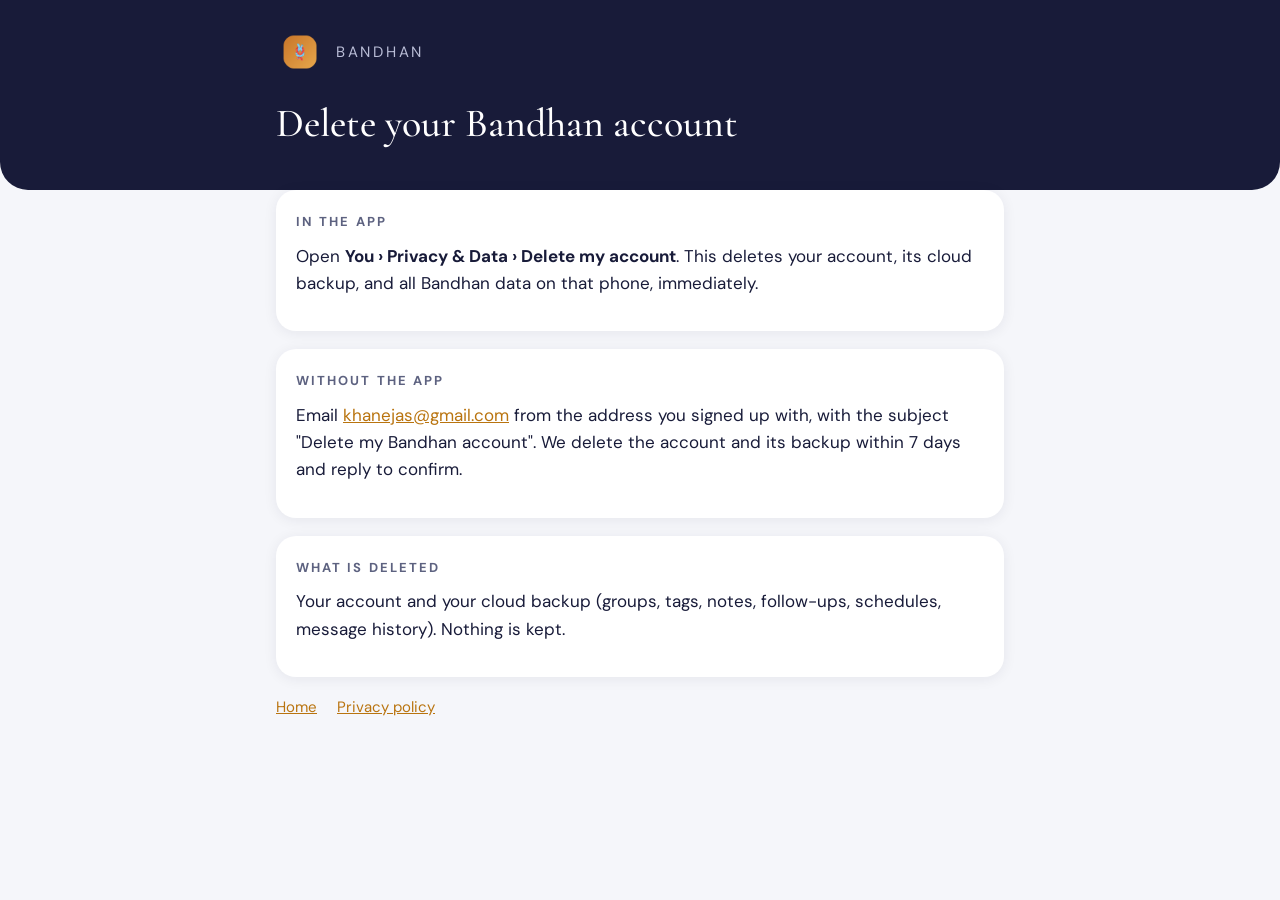
==== delete.html @ 8a0b6a29 "Bandhan home page, privacy policy and account deletion page" ====
<!doctype html>
<html lang="en">
<head>
<meta charset="utf-8">
<meta name="viewport" content="width=device-width, initial-scale=1">
<title>Delete your Bandhan account</title>
<link rel="icon" href="icon.png">
<link rel="preconnect" href="https://fonts.googleapis.com">
<link rel="preconnect" href="https://fonts.gstatic.com" crossorigin>
<link href="https://fonts.googleapis.com/css2?family=Cormorant+Garamond:wght@500&family=DM+Sans:wght@400;600&display=swap" rel="stylesheet">
<link rel="stylesheet" href="style.css">
</head>
<body>
<header>
  <div class="wrap">
    <a class="brand" href="./"><img src="icon.png" alt=""><span>Bandhan</span></a>
    <h1>Delete your Bandhan account</h1>
  </div>
</header>
<main class="wrap">
  <section class="card">
    <h2>In the app</h2>
    <p>Open <b>You › Privacy &amp; Data › Delete my account</b>. This deletes your account, its cloud backup, and all Bandhan data on that phone, immediately.</p>
  </section>
  <section class="card">
    <h2>Without the app</h2>
    <p>Email <a href="mailto:khanejas@gmail.com?subject=Delete%20my%20Bandhan%20account">khanejas@gmail.com</a> from the address you signed up with, with the subject "Delete my Bandhan account". We delete the account and its backup within 7 days and reply to confirm.</p>
  </section>
  <section class="card">
    <h2>What is deleted</h2>
    <p>Your account and your cloud backup (groups, tags, notes, follow-ups, schedules, message history). Nothing is kept.</p>
  </section>
</main>
<footer class="wrap">
  <a href="./">Home</a>
  <a href="privacy.html">Privacy policy</a>
</footer>
</body>
</html>
---- style.css ----
:root {
  --ink: #181b39;
  --on-ink: #ffffff;
  --on-ink-soft: #b9bdd6;
  --amber: #b9740f;
  --page: #f5f6fa;
  --card: #ffffff;
  --text: #181b39;
  --muted: #5d6280;
  --line: #e3e5ee;
}
@media (prefers-color-scheme: dark) {
  :root {
    --page: #10121f;
    --card: #1a1d33;
    --text: #eceef7;
    --muted: #a3a8c3;
    --line: #2c3050;
    --amber: #e3a03a;
  }
}
* { box-sizing: border-box; }
html { -webkit-text-size-adjust: 100%; }
body {
  margin: 0;
  background: var(--page);
  color: var(--text);
  font-family: "DM Sans", system-ui, -apple-system, "Segoe UI", sans-serif;
  font-size: 17px;
  line-height: 1.6;
}
header {
  background: var(--ink);
  color: var(--on-ink);
  border-radius: 0 0 28px 28px;
  padding: 28px 16px 36px;
}
.wrap { max-width: 760px; margin: 0 auto; padding: 0 16px; }
header .wrap { padding: 0; max-width: 728px; }
.brand { display: flex; align-items: center; gap: 12px; color: var(--on-ink); text-decoration: none; }
.brand img { width: 48px; height: 48px; }
.brand span { font-size: 15px; letter-spacing: 0.18em; text-transform: uppercase; color: var(--on-ink-soft); }
h1 {
  font-family: "Cormorant Garamond", Georgia, serif;
  font-weight: 500;
  font-size: 40px;
  line-height: 1.15;
  margin: 24px 0 8px;
}
header p { color: var(--on-ink-soft); margin: 0; }
main { padding: 24px 0 8px; }
.card {
  background: var(--card);
  border-radius: 20px;
  box-shadow: 0 2px 14px rgba(24, 27, 57, 0.07);
  padding: 22px 20px;
  margin: 0 0 18px;
}
h2 {
  font-size: 13px;
  letter-spacing: 0.16em;
  text-transform: uppercase;
  color: var(--muted);
  margin: 0 0 10px;
}
h3 { font-size: 17px; margin: 18px 0 2px; }
h3:first-of-type { margin-top: 4px; }
p { margin: 0 0 12px; }
ul { margin: 0 0 12px; padding-left: 20px; }
li { margin: 0 0 8px; }
a { color: var(--amber); }
.note { color: var(--muted); font-size: 15px; }
.leaves { color: var(--muted); font-size: 15px; margin-top: 2px; }
.leaves b { color: var(--text); font-weight: 600; }
footer { padding: 8px 0 40px; color: var(--muted); font-size: 15px; }
footer a { margin-right: 16px; }
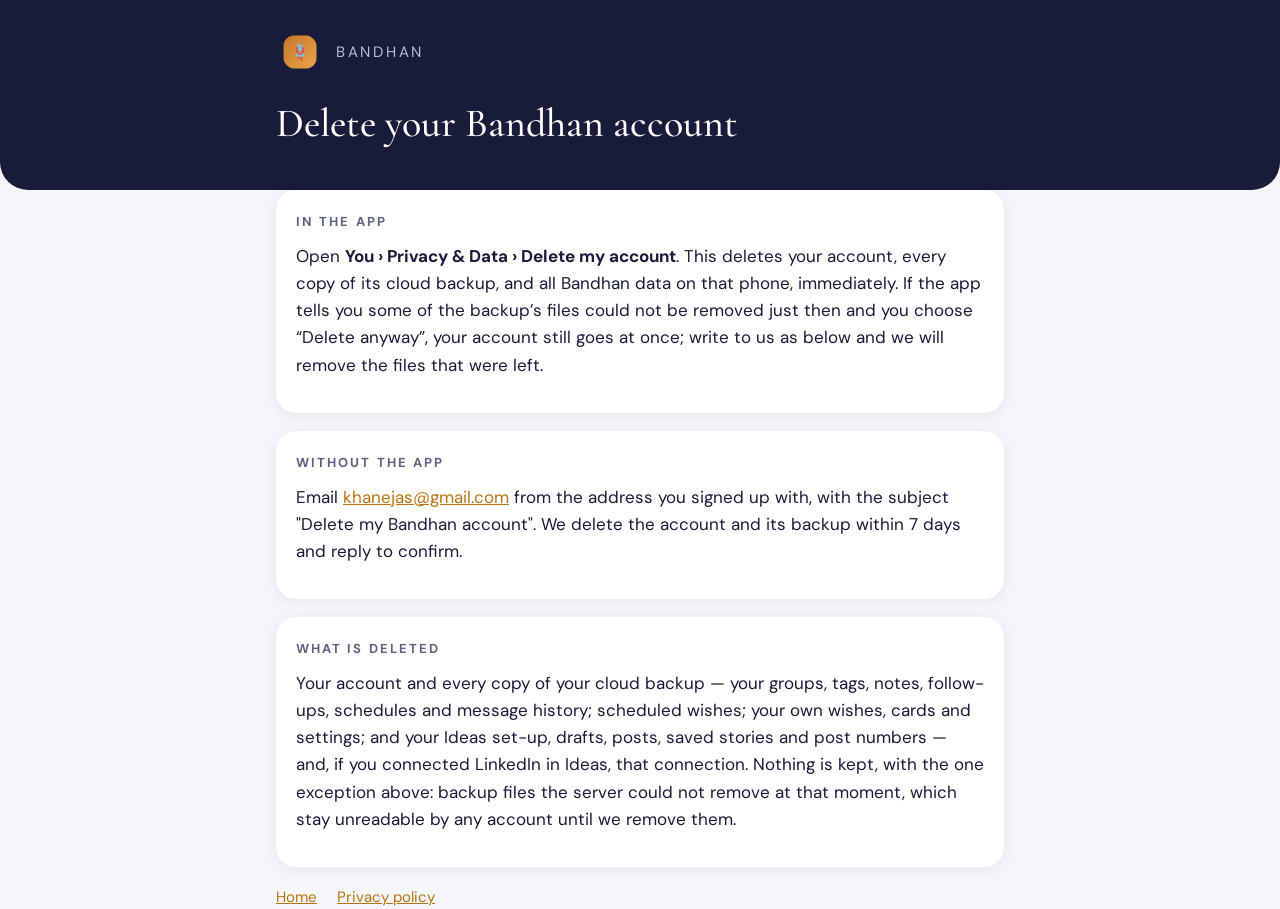
==== commit 1790e10e: "Privacy and delete pages: backup of everything (with backup on), copies kept, Your voice from posted" ====
--- a/delete.html
+++ b/delete.html
@@ -20,7 +20,7 @@
 <main class="wrap">
   <section class="card">
     <h2>In the app</h2>
-    <p>Open <b>You › Privacy &amp; Data › Delete my account</b>. This deletes your account, its cloud backup, and all Bandhan data on that phone, immediately.</p>
+    <p>Open <b>You › Privacy &amp; Data › Delete my account</b>. This deletes your account, every copy of its cloud backup, and all Bandhan data on that phone, immediately. If the app tells you some of the backup’s files could not be removed just then and you choose “Delete anyway”, your account still goes at once; write to us as below and we will remove the files that were left.</p>
   </section>
   <section class="card">
     <h2>Without the app</h2>
@@ -28,7 +28,7 @@
   </section>
   <section class="card">
     <h2>What is deleted</h2>
-    <p>Your account and your cloud backup (groups, tags, notes, follow-ups, schedules, message history). Nothing is kept.</p>
+    <p>Your account and every copy of your cloud backup — your groups, tags, notes, follow-ups, schedules and message history; scheduled wishes; your own wishes, cards and settings; and your Ideas set-up, drafts, posts, saved stories and post numbers — and, if you connected LinkedIn in Ideas, that connection. Nothing is kept, with the one exception above: backup files the server could not remove at that moment, which stay unreadable by any account until we remove them.</p>
   </section>
 </main>
 <footer class="wrap">
